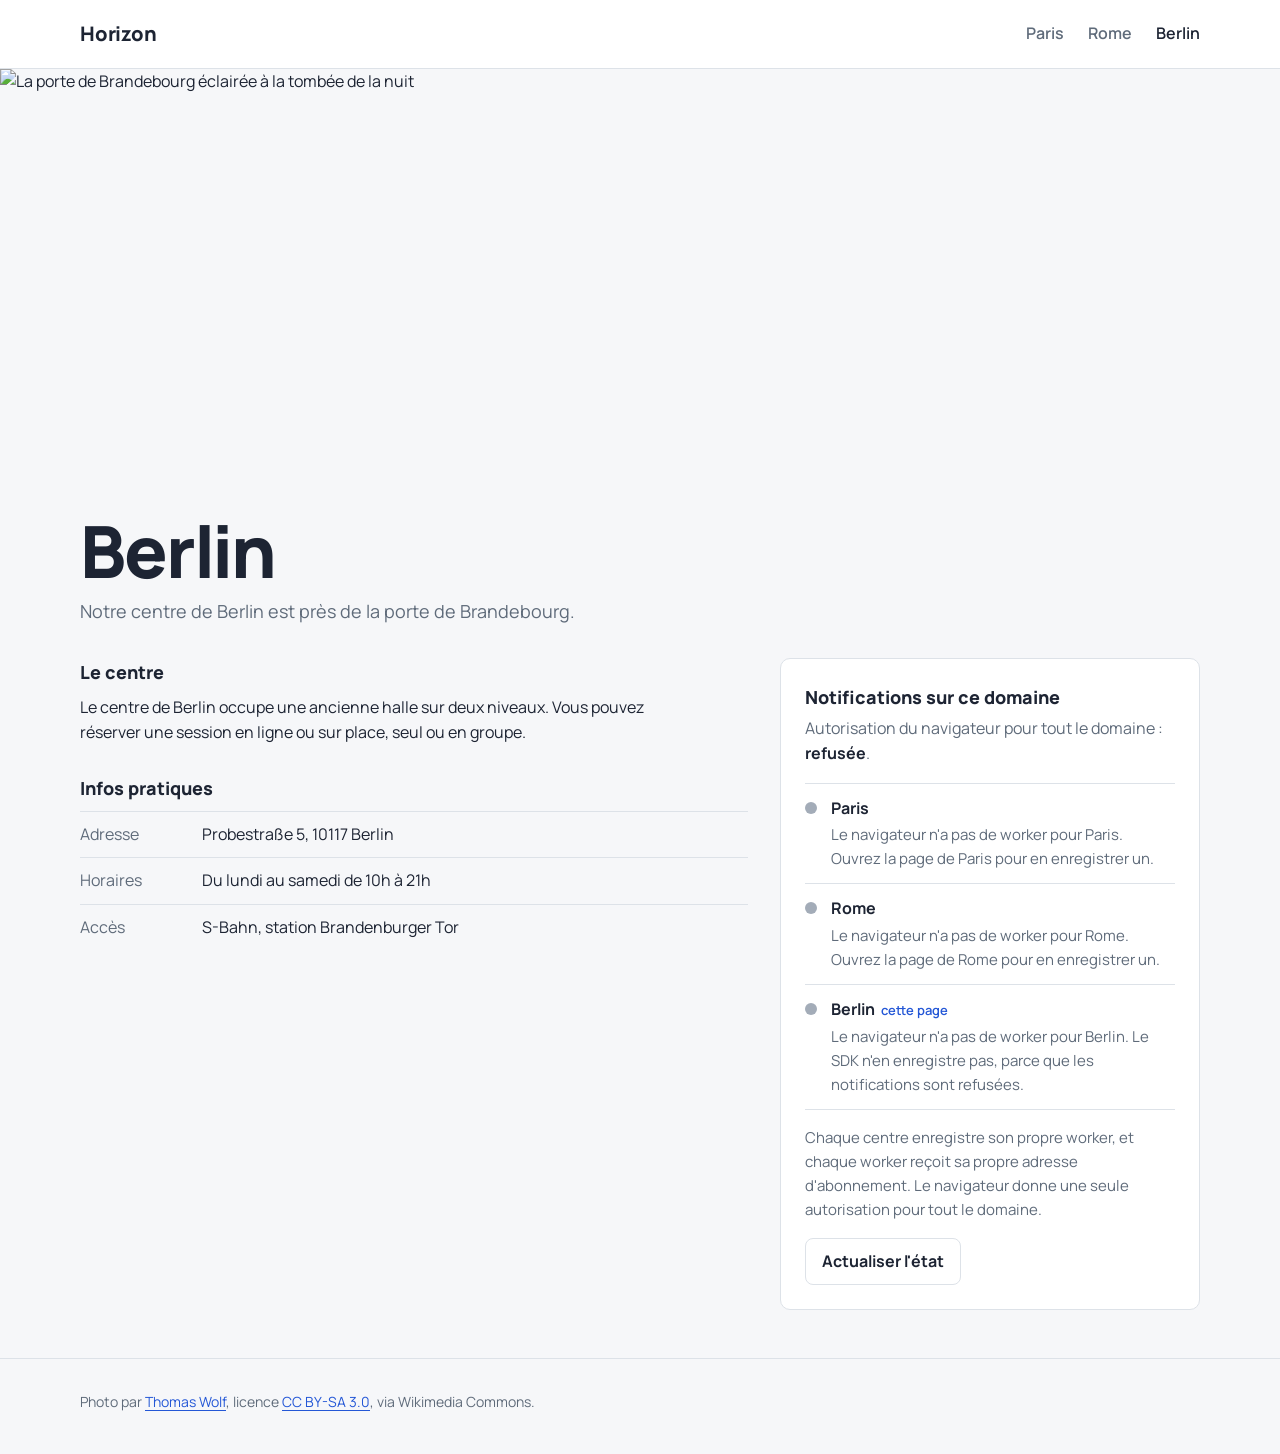
==== berlin/index.html @ 60eb96fc "Rebuild the test site as Horizon, a three-centre network for multi-folder web push tests - Add Paris" ====
<!DOCTYPE html>
<html lang="fr">
<head>
    <meta charset="utf-8">
    <title>Berlin - Horizon</title>
    <link rel="icon" href="/favicon.ico" sizes="48x48">
    <link rel="icon" href="/favicon.svg" type="image/svg+xml">
    <link rel="apple-touch-icon" href="/apple-touch-icon.png">
    <meta name="description" content="Le centre Horizon de Berlin : adresse, horaires et accès.">
    <meta name="viewport" content="width=device-width, initial-scale=1">
    <meta name="robots" content="noindex">
    <link rel="preconnect" href="https://fonts.googleapis.com">
    <link rel="preconnect" href="https://fonts.gstatic.com" crossorigin>
    <link rel="stylesheet" href="https://fonts.googleapis.com/css2?family=Manrope:wght@400;600;700;800&display=swap">
    <link rel="stylesheet" href="../assets/site.css">

    <!-- Must run before the SDK: sends its web push calls to the test instance. -->
    <script src="../assets/aib-local.js"></script>
    <script src="/assets/sdk/AIB.sdk.js"
            data-aib-token="c51e306dda35d2ff54098b62c121409617af012d6ecc514c934bf74064b447b5"
            data-sw-path="/berlin/AIBSDKWorker.js"
            data-sw-scope="/berlin/"
            charset="utf-8"
            defer></script>
    <script src="https://app.allinbox.com/sdk/chatbot/v1/AIB.sdk.js" data-aib-chatbot-key="cbk_gejkbjx2agtnqrdwcpopzkck" defer></script>
    <script src="../assets/push-panel.js" defer></script>
</head>
<body>
<header class="site-header">
    <div class="wrap">
        <a class="brand" href="../">Horizon</a>
        <nav class="site-nav" aria-label="Nos centres">
            <ul>
                <li><a href="../paris/">Paris</a></li>
                <li><a href="../rome/">Rome</a></li>
                <li><a href="../berlin/" aria-current="page">Berlin</a></li>
            </ul>
        </nav>
    </div>
</header>

<main>
    <img class="city-hero"
         src="https://upload.wikimedia.org/wikipedia/commons/thumb/a/a6/Brandenburger_Tor_abends.jpg/960px-Brandenburger_Tor_abends.jpg"
         alt="La porte de Brandebourg éclairée à la tombée de la nuit"
         width="960" height="640">

    <div class="wrap city-title">
        <h1>Berlin</h1>
        <p>Notre centre de Berlin est près de la porte de Brandebourg.</p>
    </div>

    <div class="wrap city-body">
        <div>
            <section aria-labelledby="about-title">
                <h2 id="about-title">Le centre</h2>
                <p>
                    Le centre de Berlin occupe une ancienne halle sur deux niveaux. Vous pouvez
                    réserver une session en ligne ou sur place, seul ou en groupe.
                </p>
            </section>

            <section aria-labelledby="info-title">
                <h2 id="info-title">Infos pratiques</h2>
                <dl class="facts">
                    <div><dt>Adresse</dt><dd>Probestraße 5, 10117 Berlin</dd></div>
                    <div><dt>Horaires</dt><dd>Du lundi au samedi de 10h à 21h</dd></div>
                    <div><dt>Accès</dt><dd>S-Bahn, station Brandenburger Tor</dd></div>
                </dl>
            </section>
        </div>

        <aside class="push-panel" data-push-panel data-current-scope="/berlin/" aria-labelledby="push-title">
            <h2 id="push-title">Notifications sur ce domaine</h2>
            <p class="permission" data-push-permission>Le panneau lit l'état du navigateur.</p>
            <ul class="stands" data-push-stands></ul>
            <p class="note">
                Chaque centre enregistre son propre worker, et chaque worker reçoit sa propre
                adresse d'abonnement. Le navigateur donne une seule autorisation pour tout le domaine.
            </p>
            <button type="button" class="button" data-push-refresh>Actualiser l'état</button>
        </aside>
    </div>
</main>

<footer class="site-footer">
    <div class="wrap">
        <p>
            Photo par <a href="https://commons.wikimedia.org/wiki/File:Brandenburger_Tor_abends.jpg">Thomas Wolf</a>,
            licence <a href="https://creativecommons.org/licenses/by-sa/3.0">CC BY-SA 3.0</a>, via Wikimedia Commons.
        </p>
    </div>
</footer>
</body>
</html>
---- assets/site.css ----
:root {
    --paper: #F6F7F9;
    --surface: #FFFFFF;
    --ink: #1D2433;
    --muted: #5F6B7A;
    --line: #DDE2E8;
    --accent: #2457D6;
    --on: #1F9D55;
    --waiting: #D99A00;
    --off: #A3ACB8;
    --radius: 10px;
}

*,
*::before,
*::after {
    box-sizing: border-box;
}

html {
    -webkit-text-size-adjust: 100%;
}

body {
    margin: 0;
    background: var(--paper);
    color: var(--ink);
    font-family: "Manrope", system-ui, sans-serif;
    font-size: 1rem;
    line-height: 1.6;
}

/* height: auto lets the CSS aspect ratio win over the height attribute. */
img {
    display: block;
    max-width: 100%;
    height: auto;
}

a {
    color: var(--accent);
    text-underline-offset: 3px;
}

a:focus-visible,
button:focus-visible {
    outline: 3px solid var(--accent);
    outline-offset: 3px;
    border-radius: 4px;
}

.wrap {
    width: min(1120px, 100% - 32px);
    margin-inline: auto;
}

/* Header */

.site-header {
    background: var(--surface);
    border-bottom: 1px solid var(--line);
}

.site-header .wrap {
    display: flex;
    flex-wrap: wrap;
    align-items: center;
    justify-content: space-between;
    gap: 12px 32px;
    padding-block: 18px;
}

.brand {
    color: var(--ink);
    font-size: 1.25rem;
    font-weight: 800;
    letter-spacing: -0.01em;
    text-decoration: none;
}

.site-nav ul {
    display: flex;
    flex-wrap: wrap;
    gap: 6px 24px;
    margin: 0;
    padding: 0;
    list-style: none;
}

.site-nav a {
    color: var(--muted);
    font-weight: 600;
    text-decoration: none;
}

.site-nav a:hover,
.site-nav a[aria-current="page"] {
    color: var(--ink);
}

/* Home */

.intro {
    padding-block: 56px 40px;
}

.intro h1 {
    max-width: 18ch;
    margin: 0 0 16px;
    font-size: clamp(2.2rem, 5vw, 3.4rem);
    font-weight: 800;
    line-height: 1.08;
    letter-spacing: -0.02em;
}

.intro p {
    max-width: 62ch;
    margin: 0;
    color: var(--muted);
    font-size: 1.125rem;
}

.section {
    padding-block: 32px;
}

.section h2 {
    margin: 0 0 20px;
    font-size: 1.5rem;
    font-weight: 800;
    letter-spacing: -0.01em;
}

.cities {
    display: grid;
    grid-template-columns: repeat(auto-fit, minmax(260px, 1fr));
    gap: 24px;
    margin: 0;
    padding: 0;
    list-style: none;
}

.city-card {
    position: relative;
}

.city-card img {
    width: 100%;
    aspect-ratio: 4 / 3;
    object-fit: cover;
    border-radius: var(--radius);
}

.city-card h3 {
    margin: 14px 0 2px;
    font-size: 1.25rem;
    font-weight: 800;
}

.city-card p {
    margin: 0;
    color: var(--muted);
}

/* The whole card is clickable through the title link. */
.city-card a {
    color: var(--ink);
    text-decoration: none;
}

.city-card a::after {
    content: "";
    position: absolute;
    inset: 0;
}

.city-card:hover h3 {
    color: var(--accent);
}

.hours p {
    max-width: 62ch;
    margin: 0;
}

/* City page */

.city-hero {
    width: 100%;
    height: clamp(220px, 46vh, 460px);
    object-fit: cover;
}

.city-title {
    padding-block: 32px 8px;
}

.city-title h1 {
    margin: 0;
    font-size: clamp(2.6rem, 7vw, 4.5rem);
    font-weight: 800;
    line-height: 1;
    letter-spacing: -0.03em;
}

.city-title p {
    margin: 10px 0 0;
    color: var(--muted);
    font-size: 1.125rem;
}

.city-body {
    display: grid;
    grid-template-columns: 1fr;
    gap: 32px;
    padding-block: 24px 48px;
}

@media (min-width: 900px) {
    .city-body {
        grid-template-columns: minmax(0, 1fr) 420px;
        align-items: start;
    }
}

.city-body h2 {
    margin: 0 0 8px;
    font-size: 1.125rem;
    font-weight: 800;
}

.city-body section + section {
    margin-top: 28px;
}

.city-body p {
    max-width: 62ch;
    margin: 0;
}

.facts {
    margin: 0;
}

.facts div {
    display: grid;
    grid-template-columns: 110px 1fr;
    gap: 12px;
    padding-block: 10px;
    border-top: 1px solid var(--line);
}

.facts dt {
    color: var(--muted);
}

.facts dd {
    margin: 0;
}

/* Push test panel */

.push-panel {
    padding: 24px;
    background: var(--surface);
    border: 1px solid var(--line);
    border-radius: var(--radius);
}

.push-panel h2 {
    margin-bottom: 4px;
}

.push-panel .permission {
    margin: 0 0 16px;
    color: var(--muted);
}

.permission strong {
    color: var(--ink);
}

.stands {
    margin: 0 0 16px;
    padding: 0;
    list-style: none;
}

.stand {
    display: grid;
    grid-template-columns: 14px 1fr;
    gap: 2px 12px;
    padding-block: 12px;
    border-top: 1px solid var(--line);
}

.stand:last-child {
    border-bottom: 1px solid var(--line);
}

.stand-light {
    width: 12px;
    height: 12px;
    margin-top: 6px;
    background: var(--off);
    border-radius: 50%;
    transition: background-color 0.3s ease, box-shadow 0.3s ease;
}

.stand[data-state="worker"] .stand-light {
    background: var(--waiting);
}

.stand[data-state="subscribed"] .stand-light {
    background: var(--on);
    box-shadow: 0 0 0 4px rgb(31 157 85 / 0.18);
}

.stand-name {
    font-weight: 700;
}

.stand-name small {
    margin-left: 6px;
    color: var(--accent);
    font-size: 0.8125rem;
    font-weight: 600;
}

.stand-detail {
    grid-column: 2;
    color: var(--muted);
    font-size: 0.9375rem;
    overflow-wrap: anywhere;
}

.push-panel .note {
    margin: 0 0 16px;
    color: var(--muted);
    font-size: 0.9375rem;
}

.button {
    padding: 10px 16px;
    background: var(--surface);
    color: var(--ink);
    font: inherit;
    font-weight: 700;
    border: 1px solid var(--line);
    border-radius: 8px;
    cursor: pointer;
}

.button:hover {
    border-color: var(--ink);
}

/* Content pages: prices, questions, contact, offers */

.page-body {
    padding-block: 0 56px;
}

.card {
    padding: 24px;
    background: var(--surface);
    border: 1px solid var(--line);
    border-radius: var(--radius);
}

.card h2 {
    margin: 0 0 8px;
    font-size: 1.125rem;
    font-weight: 800;
}

.card p {
    margin: 0 0 4px;
}

.card .card-link {
    display: inline-block;
    margin-top: 12px;
    font-weight: 700;
}

.price-list {
    max-width: 720px;
    margin: 0;
    padding: 0;
    list-style: none;
}

.price-list li {
    display: grid;
    grid-template-columns: 1fr auto;
    gap: 2px 24px;
    align-items: baseline;
    padding-block: 18px;
    border-top: 1px solid var(--line);
}

.price-list li:last-child {
    border-bottom: 1px solid var(--line);
}

.price-name {
    font-weight: 700;
}

.price-detail {
    grid-column: 1;
    color: var(--muted);
    font-size: 0.9375rem;
}

.price {
    grid-column: 2;
    grid-row: 1 / span 2;
    font-size: 1.375rem;
    font-weight: 800;
    font-variant-numeric: tabular-nums;
}

.faq {
    max-width: 720px;
}

.faq section {
    padding-block: 20px;
    border-top: 1px solid var(--line);
}

.faq section:last-child {
    border-bottom: 1px solid var(--line);
}

.faq h2 {
    margin: 0 0 6px;
    font-size: 1.125rem;
    font-weight: 800;
}

.faq p {
    max-width: 62ch;
    margin: 0;
}

.card-grid {
    display: grid;
    grid-template-columns: repeat(auto-fit, minmax(240px, 1fr));
    gap: 24px;
}

.card .offer-price {
    margin-top: 12px;
    font-size: 1.375rem;
    font-weight: 800;
}

.offer-price small {
    color: var(--muted);
    font-size: 0.9375rem;
    font-weight: 600;
}

.page-body .facts {
    max-width: 720px;
}

/* Footer */

.site-footer {
    padding-block: 28px 40px;
    border-top: 1px solid var(--line);
    color: var(--muted);
    font-size: 0.875rem;
}

.site-footer .links {
    display: flex;
    flex-wrap: wrap;
    gap: 8px 20px;
    margin-bottom: 12px;
}

.site-footer p {
    margin: 4px 0 0;
}

@media (prefers-reduced-motion: reduce) {
    .stand-light {
        transition: none;
    }
}
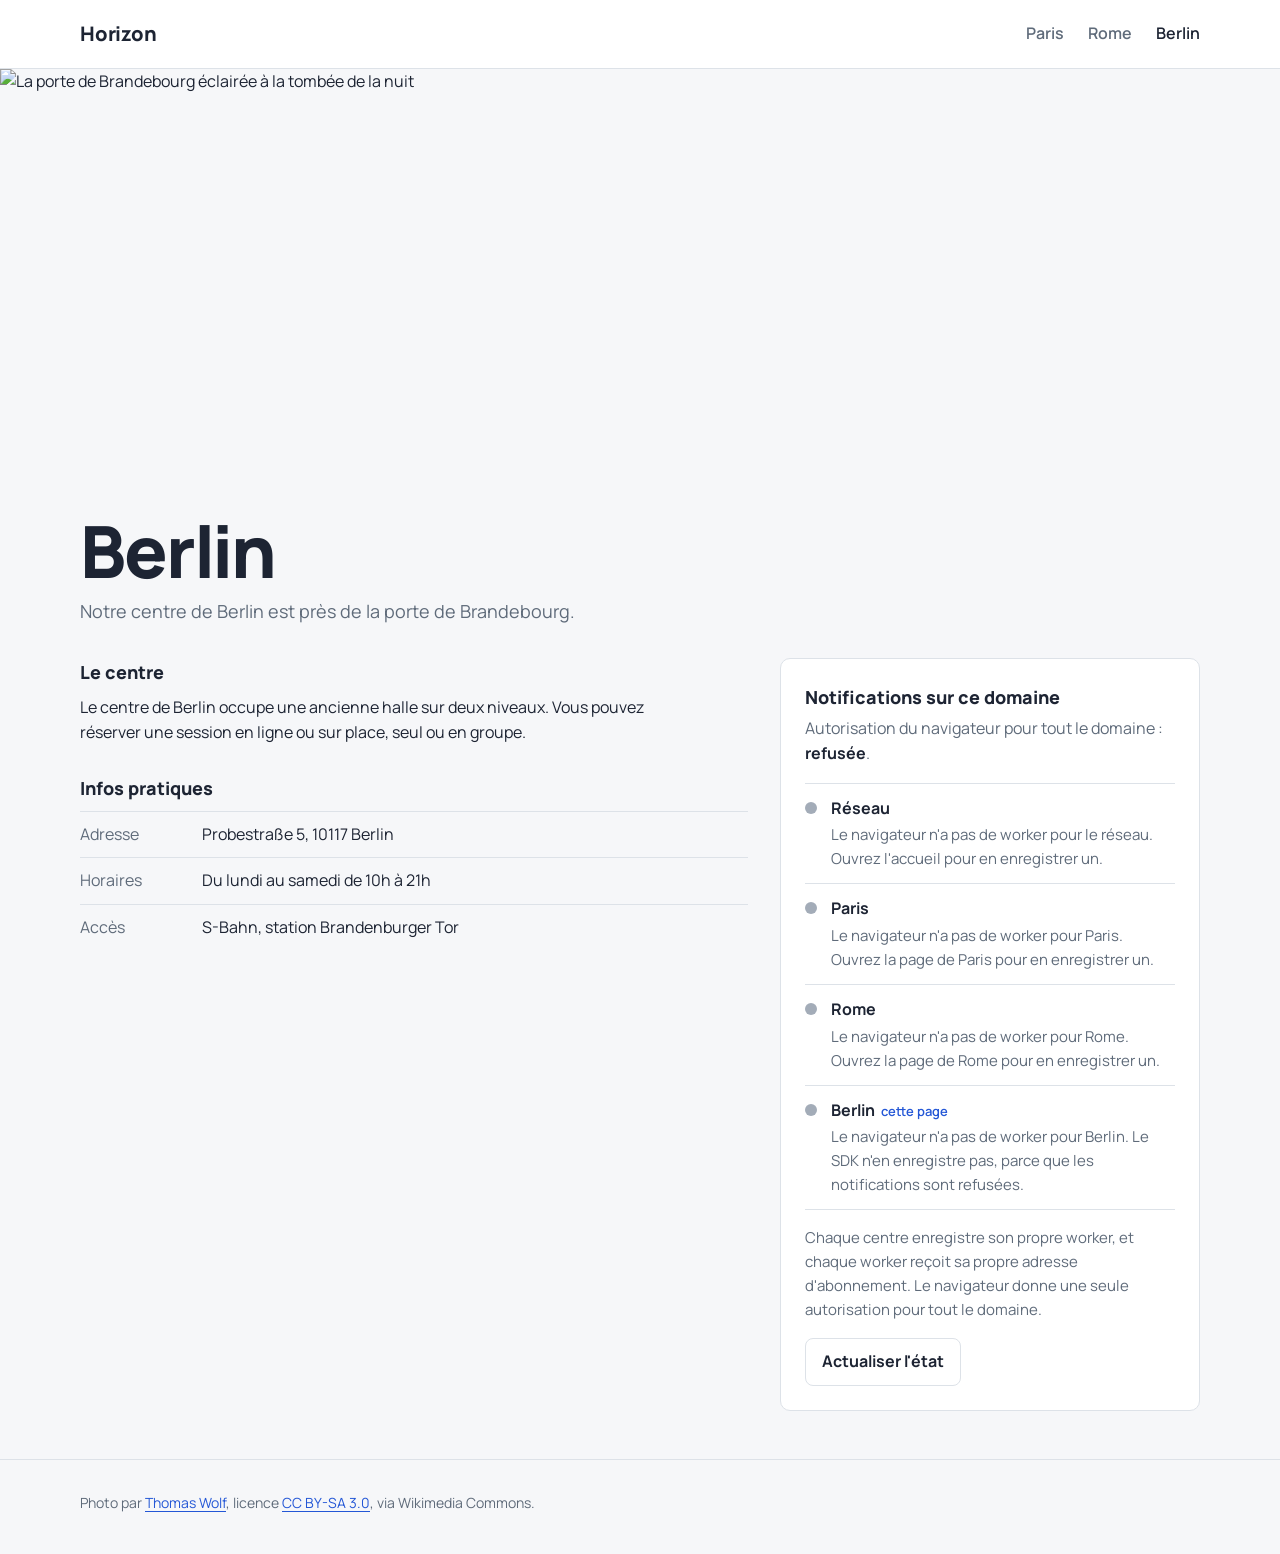
==== commit a2f32687: "Point the chatbot at the local instance behind the tunnel, for a test Temporary: the ten pages load " ====
--- a/berlin/index.html
+++ b/berlin/index.html
@@ -22,7 +22,7 @@
             data-sw-scope="/berlin/"
             charset="utf-8"
             defer></script>
-    <script src="https://app.allinbox.com/sdk/chatbot/v1/AIB.sdk.js" data-aib-chatbot-key="cbk_gejkbjx2agtnqrdwcpopzkck" defer></script>
+    <script src="https://nhntamepba.a.pinggy.link/sdk/chatbot/v1/AIB.sdk.js" data-aib-chatbot-key="cbk_s4iizxbgbvme6xlhhxymhf20" defer></script>
     <script src="../assets/push-panel.js" defer></script>
 </head>
 <body>
--- a/assets/site.css
+++ b/assets/site.css
@@ -267,6 +267,10 @@
     border-radius: var(--radius);
 }
 
+.home-push-panel {
+    max-width: 480px;
+}
+
 .push-panel h2 {
     margin-bottom: 4px;
 }
